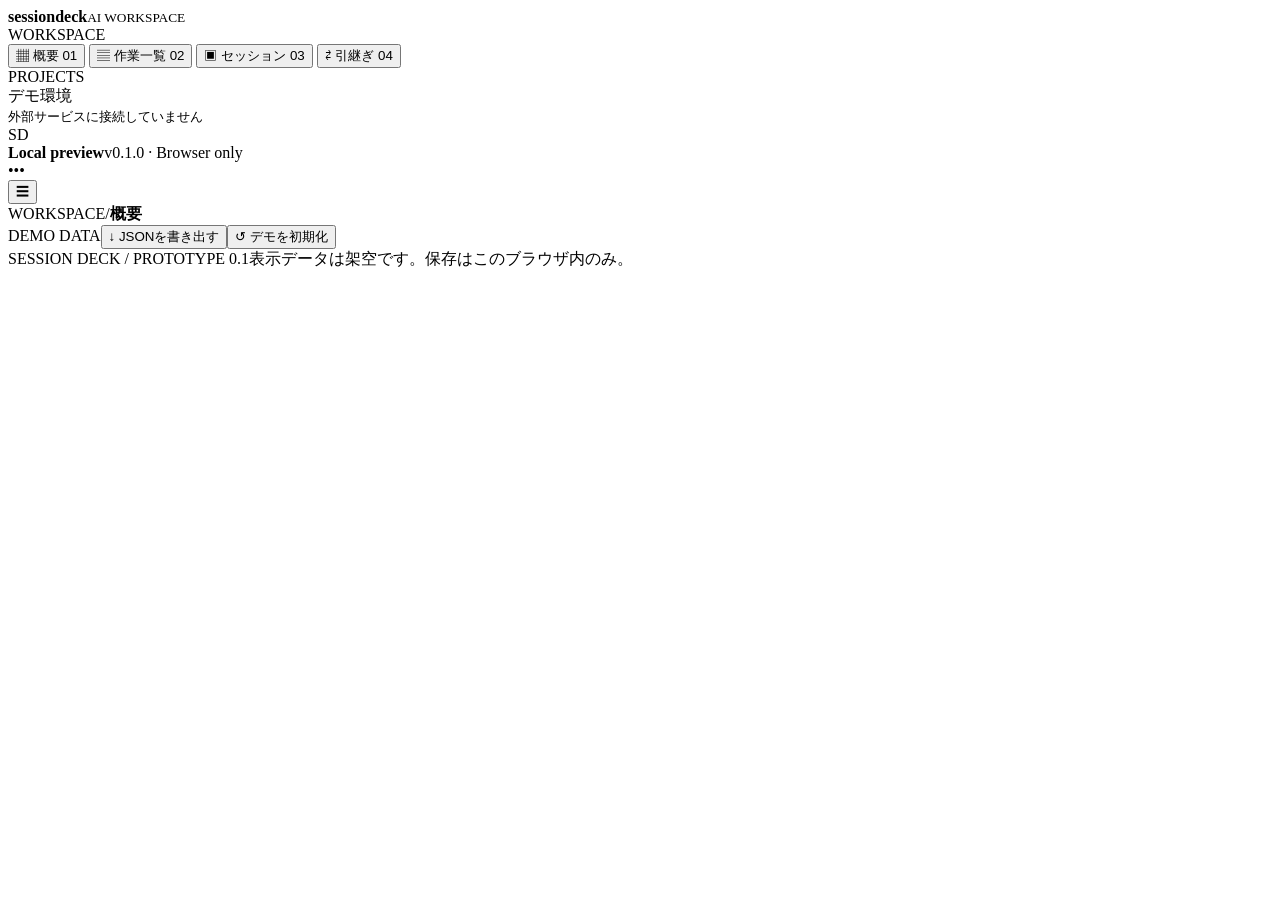
==== index.html @ 10c2aecc "feat(web): add Session Deck v0.1 prototype (index.html)" ====
<!doctype html>
<html lang="ja">
<head>
  <meta charset="utf-8">
  <meta name="viewport" content="width=device-width, initial-scale=1, viewport-fit=cover">
  <meta name="theme-color" content="#111827">
  <meta name="description" content="Session Deck: AI開発の作業とセッションを横断的に見渡すダッシュボード。">
  <title>Session Deck — AI Work Overview</title>
  <link rel="stylesheet" href="./styles.css">

</head>
<body>
  <div class="app-shell">
    <aside class="sidebar" id="sidebar" aria-label="主ナビゲーション">
      <div class="brand"><span class="brand-mark" aria-hidden="true"><i></i><i></i><i></i><i></i></span><div><strong>session<span>deck</span></strong><small>AI WORKSPACE</small></div></div>
      <div class="sidebar-label">WORKSPACE</div>
      <nav class="nav" id="mainNav">
        <button type="button" class="nav-item selected" data-view="overview"><span class="nav-icon">▦</span> 概要 <span class="nav-key">01</span></button>
        <button type="button" class="nav-item" data-view="works"><span class="nav-icon">▤</span> 作業一覧 <span class="nav-key">02</span></button>
        <button type="button" class="nav-item" data-view="sessions"><span class="nav-icon">▣</span> セッション <span class="nav-key">03</span></button>
        <button type="button" class="nav-item" data-view="handoffs"><span class="nav-icon">⇄</span> 引継ぎ <span class="nav-key">04</span></button>
      </nav>
      <div class="sidebar-label second-label">PROJECTS</div>
      <div id="projectNav" class="project-nav"></div>
      <div class="sidebar-bottom">
        <div class="privacy-note"><span class="privacy-led"></span><span>デモ環境<br><small>外部サービスに接続していません</small></span></div>
        <div class="identity"><div class="avatar">SD</div><div><strong>Local preview</strong><span>v0.1.0 · Browser only</span></div><span class="identity-dots">•••</span></div>
      </div>
    </aside>
    <div class="main-area">
      <header class="topbar">
        <button type="button" id="menuToggle" class="icon-button mobile-only" aria-label="メニューを開く">☰</button>
        <div class="crumb"><span>WORKSPACE</span><span class="slash">/</span><strong id="crumbName">概要</strong></div>
        <div class="topbar-actions"><span class="topbar-label"><span class="live-dot"></span> DEMO DATA</span><button type="button" id="exportBtn" class="header-action">↓ <span>JSONを書き出す</span></button><button type="button" id="resetBtn" class="header-action subtle">↺ <span>デモを初期化</span></button></div>
      </header>
      <main id="mainContent" tabindex="-1"></main>
      <footer class="app-footer"><span>SESSION DECK / PROTOTYPE 0.1</span><span>表示データは架空です。保存はこのブラウザ内のみ。</span></footer>
    </div>
  </div>
  <div id="drawerBackdrop" class="backdrop" hidden></div>
  <section id="detailDrawer" class="drawer" role="dialog" aria-modal="true" aria-labelledby="drawerTitle" hidden><div id="drawerContent"></div></section>
  <div id="modalBackdrop" class="modal-backdrop" hidden></div>
  <section class="modal" id="formModal" role="dialog" aria-modal="true" aria-labelledby="modalTitle" hidden><div id="modalContent"></div></section>
  <div id="toast" role="status" aria-live="polite" class="toast" hidden></div>
<script defer src="./app.js"></script>
</body>
</html>
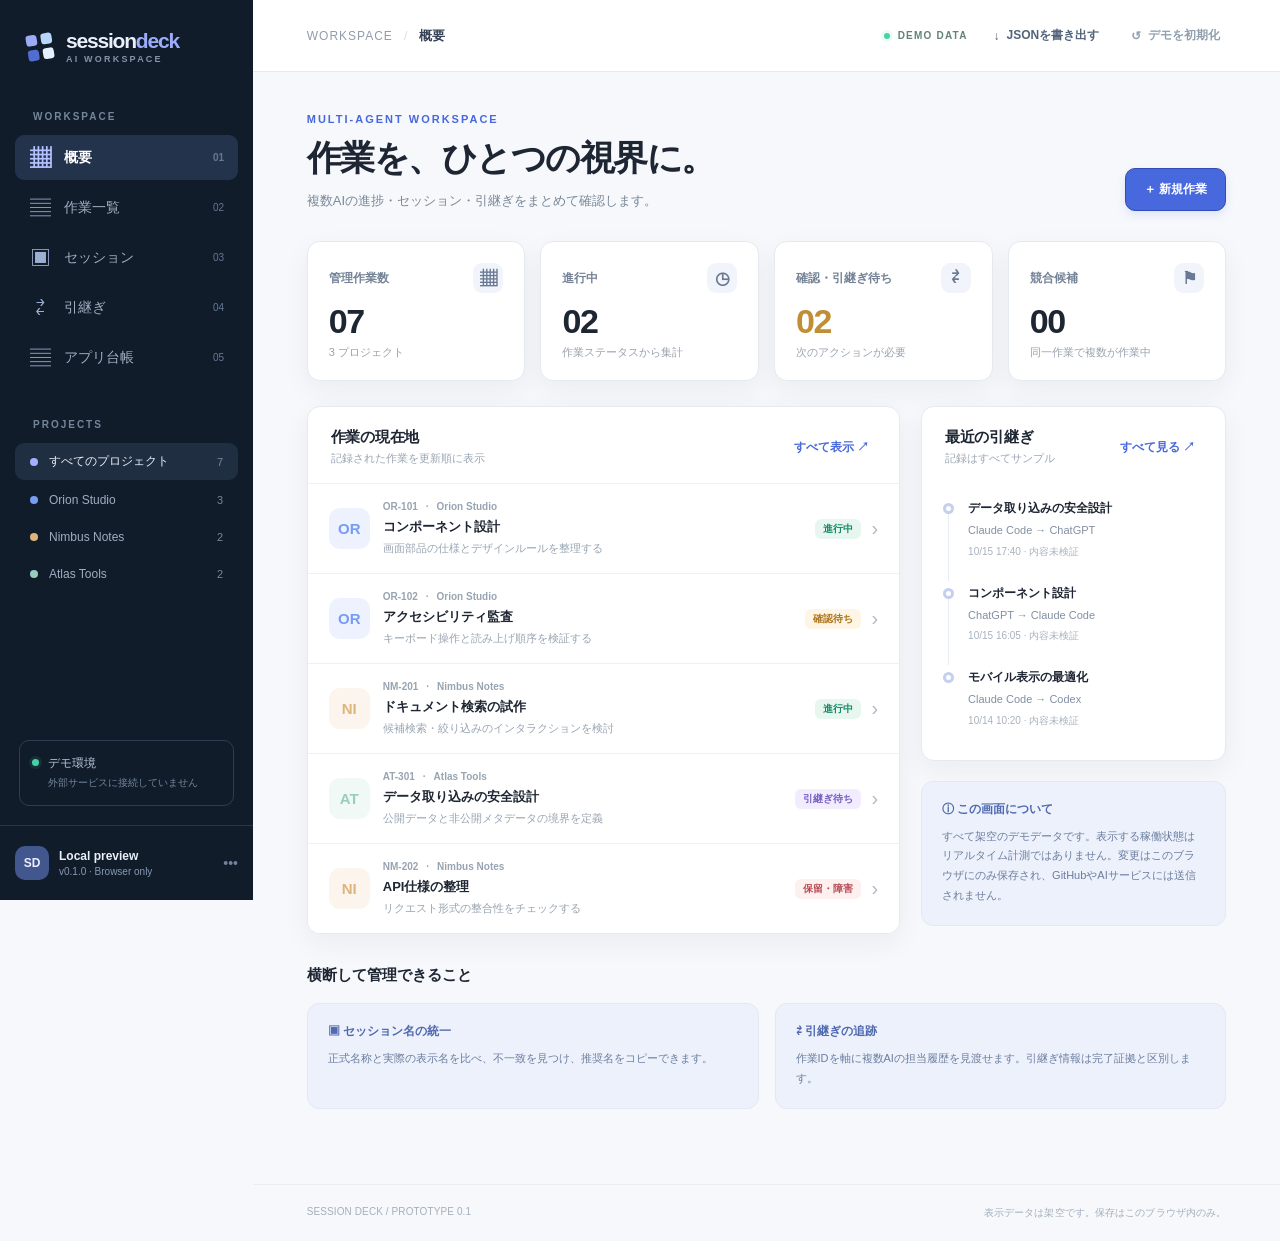
==== commit a7717bdb: "feat: link app portfolio from Session Deck navigation" ====
--- a/index.html
+++ b/index.html
@@ -19,6 +19,7 @@
         <button type="button" class="nav-item" data-view="works"><span class="nav-icon">▤</span> 作業一覧 <span class="nav-key">02</span></button>
         <button type="button" class="nav-item" data-view="sessions"><span class="nav-icon">▣</span> セッション <span class="nav-key">03</span></button>
         <button type="button" class="nav-item" data-view="handoffs"><span class="nav-icon">⇄</span> 引継ぎ <span class="nav-key">04</span></button>
+        <a class="nav-item" href="./portfolio.html" style="text-decoration:none"><span class="nav-icon">▤</span> アプリ台帳 <span class="nav-key">05</span></a>
       </nav>
       <div class="sidebar-label second-label">PROJECTS</div>
       <div id="projectNav" class="project-nav"></div>
--- a/styles.css
+++ b/styles.css
@@ -0,0 +1 @@
+:root{--ink:#1e2633;--slate:#637083;--sub:#93a0ae;--line:#e5eaf0;--bg:#f6f8fb;--white:#fff;--dark:#111c2b;--dark2:#192738;--blue:#4868dd;--bluep:#eef1ff;--green:#178968;--greenp:#e7f7f0;--orange:#ad741d;--orangep:#fff5e4;--red:#b64d55;--redp:#fff0f0;--shadow:0 9px 28px rgba(29,43,74,.055);font-family:Inter,-apple-system,BlinkMacSystemFont,"Hiragino Kaku Gothic ProN","Hiragino Sans",Meiryo,sans-serif;color:var(--ink)}*{box-sizing:border-box}body{margin:0;background:var(--bg);font-size:14px}button,input,select,textarea{font:inherit}button{cursor:pointer}button:disabled{opacity:.5;cursor:not-allowed}button:focus-visible,input:focus-visible,select:focus-visible,textarea:focus-visible{outline:3px solid #91a5f7;outline-offset:2px}button:not(.icon-button){transition:background .16s,border-color .16s,transform .16s}button:hover:not(:disabled){filter:brightness(.985)}[hidden]{display:none!important}.app-shell{min-height:100vh;display:flex}.sidebar{flex:0 0 253px;background:var(--dark);color:#eaf0fa;min-height:100vh;display:flex;flex-direction:column;padding:29px 15px 0;position:sticky;top:0;height:100vh}.brand{display:flex;align-items:center;gap:13px;padding:0 12px 47px}.brand-mark{display:grid;grid-template-columns:repeat(2,11px);gap:4px;transform:rotate(-9deg)}.brand-mark i{width:11px;height:11px;border-radius:3px;background:#9cabf5}.brand-mark i:nth-child(2){background:#b9d6fd}.brand-mark i:nth-child(3){background:#506dcf}.brand-mark i:nth-child(4){background:#e5f1ff}.brand strong{display:block;font-size:21px;letter-spacing:-1.2px;font-weight:800}.brand strong span{color:#9dacf8}.brand small{display:block;color:#8293aa;font-size:9px;letter-spacing:2.2px;font-weight:700;margin-top:1px}.sidebar-label{color:#75869a;font-size:10px;letter-spacing:2px;font-weight:800;padding:0 18px 13px}.second-label{margin-top:39px}.nav{display:grid;gap:5px}.nav-item,.project-button{display:flex;align-items:center;width:100%;border:0;color:#9fadc0;background:none;text-align:left;padding:12px 14px;border-radius:9px;gap:13px}.nav-item:hover,.project-button:hover{background:var(--dark2);color:#e6effd}.nav-item.selected{background:#24334c;color:#fff;font-weight:700}.nav-icon{font-size:21px;width:22px;text-align:center;color:#9caed1;line-height:1}.nav-item.selected .nav-icon{color:#b3c1ff}.nav-key{font-size:10px;margin-left:auto;color:#657894}.project-nav{display:grid;gap:3px}.project-button{font-size:12px;gap:11px;padding:10px 15px}.project-button.active{color:#eaf0fb;background:#202e41}.project-dot{width:8px;height:8px;border-radius:100%;flex:none}.project-total{margin-left:auto;font-size:11px;color:#789}.sidebar-bottom{margin-top:auto}.privacy-note{border:1px solid #2b3e53;border-radius:10px;margin:0 4px 19px;padding:13px 12px;color:#b4c4d6;display:flex;align-items:flex-start;gap:9px;font-size:12px;line-height:1.6}.privacy-note small{font-size:10px;color:#72869c}.privacy-led,.live-dot{width:7px;height:7px;display:inline-block;border-radius:100%;background:#45d3a5;box-shadow:0 0 0 3px #45d3a51a;margin-top:5px;flex:none}.identity{border-top:1px solid #26364b;margin:0 -15px;padding:20px 15px;display:flex;align-items:center;gap:10px}.avatar{width:34px;height:34px;background:#41578e;border-radius:10px;display:grid;place-items:center;font-size:12px;font-weight:800;color:#eef}.identity strong,.identity span:not(.identity-dots){display:block}.identity strong{font-size:12px}.identity span:not(.identity-dots){font-size:10px;color:#879ab2;margin-top:3px}.identity-dots{margin-left:auto;color:#71829a}.main-area{flex:1;min-width:0;display:flex;flex-direction:column}.topbar{height:72px;padding:0 clamp(18px,4.2vw,70px);background:var(--white);border-bottom:1px solid var(--line);display:flex;align-items:center;justify-content:space-between;gap:16px}.crumb{font-size:12px;color:#909cab;letter-spacing:1px;display:flex;align-items:center;gap:11px}.crumb strong{color:#354155;letter-spacing:0;font-size:13px}.slash{color:#d7dce3}.topbar-actions{display:flex;align-items:center;gap:20px}.topbar-label{font-size:10px;font-weight:800;letter-spacing:1.2px;color:#638376;display:flex;align-items:center;gap:8px;white-space:nowrap}.topbar-label .live-dot{margin:0;width:6px;height:6px}.header-action{background:none;border:0;color:#52647b;display:flex;align-items:center;gap:7px;font-weight:650;font-size:12px;white-space:nowrap}.header-action.subtle{color:#91a0b0}main{width:min(1500px,100%);margin:0 auto;padding:41px clamp(18px,4.2vw,70px) 75px;flex:1}.eyebrow{font-weight:800;font-size:11px;letter-spacing:2px;color:var(--blue);text-transform:uppercase;margin-bottom:10px}.page-heading{display:flex;align-items:flex-end;justify-content:space-between;gap:16px;margin-bottom:30px}.page-heading h1{font-size:clamp(25px,3.1vw,35px);font-weight:800;letter-spacing:-1.5px;margin:0 0 8px}.page-heading p{color:#7a8797;margin:0;font-size:13px;line-height:1.65}.primary-button{color:#fff;border:1px solid #334db5;background:var(--blue);border-radius:10px;padding:12px 18px;font-weight:750;font-size:12px;display:inline-flex;align-items:center;justify-content:center;gap:9px;white-space:nowrap;box-shadow:0 4px 10px #4868dd21}.primary-button:hover{background:#3e5fd5}.secondary-button{border:1px solid #dde4eb;background:#fff;color:#47596c;border-radius:9px;padding:10px 13px;font-size:12px;font-weight:700;display:inline-flex;align-items:center;gap:7px}.quiet-button{border:0;background:transparent;color:var(--blue);font-size:12px;font-weight:750;padding:7px}.metrics{display:grid;grid-template-columns:repeat(4,minmax(0,1fr));gap:15px;margin-bottom:25px}.metric{background:var(--white);border:1px solid var(--line);border-radius:13px;padding:21px 21px 20px;box-shadow:var(--shadow);min-width:0}.metric-head{display:flex;align-items:center;justify-content:space-between;color:#758397;font-size:12px;font-weight:650}.metric-icon{height:30px;width:30px;border-radius:9px;background:#f1f4fa;display:grid;place-items:center;font-size:17px;color:#687995}.metric-number{font-size:34px;font-weight:800;letter-spacing:-1.4px;margin:9px 0 4px;font-variant-numeric:tabular-nums}.metric-sub{font-size:11px;color:#98a2ae}.metric.warn .metric-number{color:#c08e34}.metric.danger .metric-number{color:#be6770}.content-grid{display:grid;grid-template-columns:minmax(0,1.75fr) minmax(245px,.9fr);gap:21px;align-items:start}.panel{border:1px solid var(--line);border-radius:13px;background:#fff;box-shadow:var(--shadow);overflow:hidden}.panel-head{padding:21px 23px 17px;display:flex;align-items:center;justify-content:space-between;gap:12px}.panel h2{font-size:15px;letter-spacing:-.3px;margin:0}.panel-heading-sub{font-size:11px;color:#9aa5b3;margin-top:4px}.panel-head .quiet-button{white-space:nowrap}.card-list{border-top:1px solid #edf0f4}.work-row{display:flex;align-items:center;gap:13px;padding:17px 21px;border:0;border-bottom:1px solid #edf0f4;width:100%;text-align:left;background:#fff;color:inherit}.work-row:last-child{border-bottom:0}.work-row:hover{background:#fafbfe}.work-icon{width:41px;height:41px;flex:none;border-radius:11px;display:grid;place-items:center;font-size:15px;font-weight:800}.work-content{flex:1;min-width:0}.work-meta{display:flex;align-items:center;gap:8px;font-size:10px;color:#97a4b1;margin-bottom:6px;font-weight:750}.work-title{font-size:13px;font-weight:750;overflow:hidden;text-overflow:ellipsis;white-space:nowrap}.work-sub{font-size:11px;color:#98a4b2;margin-top:5px;white-space:nowrap;overflow:hidden;text-overflow:ellipsis}.work-right{display:flex;align-items:center;gap:10px}.arrow{color:#b1bbc5;font-size:20px}.pill{padding:5px 8px;border-radius:6px;display:inline-flex;align-items:center;gap:5px;font-size:10px;line-height:1;font-weight:780;white-space:nowrap}.pill.active{background:var(--greenp);color:var(--green)}.pill.review{background:var(--orangep);color:var(--orange)}.pill.blocked{background:var(--redp);color:var(--red)}.pill.planned{background:#eef1f7;color:#7a8797}.pill.completed{background:var(--bluep);color:#657cbe}.pill.handoff{background:#f1edff;color:#795fc2}.pill.unknown{background:#f3f4f6;color:#77818e}.meta-line{display:flex;align-items:center;gap:7px;flex-wrap:wrap}.provider{display:inline-flex;align-items:center;gap:7px;font-size:10px;font-weight:750;color:#65768b}.provider-mark{border-radius:6px;display:grid;place-items:center;width:22px;height:22px;line-height:1;font-size:10px;color:#fff;font-weight:800}.provider-mark.chatgpt{background:#137f73}.provider-mark.claude_code{background:#ca7851}.provider-mark.codex{background:#536bbc}.provider-mark.other{background:#7a8290}.aside-stack{display:grid;gap:20px}.mini-timeline{padding:4px 21px 19px}.timeline-item{display:grid;grid-template-columns:12px minmax(0,1fr);gap:13px;padding:13px 0;position:relative}.timeline-item:not(:last-child):before{content:'';position:absolute;left:5px;top:27px;bottom:-9px;width:1px;background:#e8edf3}.timeline-point{height:11px;width:11px;border:3px solid #c5cfee;border-radius:50%;background:#fff;margin-top:3px}.timeline-title{font-size:12px;font-weight:750;line-height:1.4}.timeline-detail{color:#8290a1;font-size:11px;line-height:1.6;margin-top:5px}.timeline-time{color:#a8b2be;font-size:10px;margin-top:5px}.info-panel{background:#edf1fb;border:1px solid #e2e8f6;padding:19px 20px;border-radius:12px}.info-title{color:#5069af;font-weight:800;font-size:12px;display:flex;align-items:center;gap:8px}.info-panel p{font-size:11px;line-height:1.8;color:#6b7d9f;margin:9px 0 0}.section-title{margin:32px 0 18px;display:flex;align-items:center;justify-content:space-between;gap:10px}.section-title h2{font-size:15px;margin:0}.filterbar{display:flex;align-items:center;gap:9px;flex-wrap:wrap;background:white;border:1px solid var(--line);padding:13px 15px;border-radius:12px;margin-bottom:17px}.search-field{position:relative;flex:1;min-width:180px}.search-field input{width:100%;border:1px solid #e0e7ee;padding:11px 12px 11px 35px;border-radius:9px;background:#fafcff;color:#324056;outline:none;font-size:12px}.search-field:before{content:'⌕';position:absolute;left:12px;top:7px;color:#95a5b6;font-size:21px}.filterbar select{border:1px solid #e0e7ee;color:#526379;background:white;padding:10px 27px 10px 12px;border-radius:9px;font-size:12px;max-width:180px}.cards-grid{display:grid;grid-template-columns:repeat(2,minmax(0,1fr));gap:16px}.work-card{background:#fff;border:1px solid var(--line);border-radius:13px;padding:20px;text-align:left;color:inherit;box-shadow:var(--shadow);width:100%}.work-card:hover{border-color:#b4c2eb;transform:translateY(-1px)}.card-top{display:flex;align-items:center;justify-content:space-between;gap:9px}.code-label{font-size:11px;color:#7d8da0;font-weight:800}.work-card h3{font-size:16px;letter-spacing:-.3px;margin:19px 0 7px}.work-card p{font-size:12px;line-height:1.65;color:#8391a3;margin:0;min-height:39px}.card-foot{display:flex;align-items:center;justify-content:space-between;border-top:1px solid #eef1f5;margin-top:22px;padding-top:15px;gap:8px}.agent-stack{display:flex;padding-left:5px}.agent-stack .provider-mark{margin-left:-5px;border:2px solid #fff;width:27px;height:27px;border-radius:9px}.foot-note{color:#9aa6b4;font-size:11px;white-space:nowrap}.session-list{display:grid;gap:12px}.session-card{border-radius:12px;background:#fff;border:1px solid var(--line);padding:18px 20px;box-shadow:var(--shadow);width:100%;text-align:left}.session-card:hover{border-color:#b4c2eb}.session-main{display:flex;align-items:center;gap:13px}.session-main h3{margin:0 0 7px;font-size:14px}.session-main p{margin:0;font-size:11px;color:#95a2b2}.session-info{margin-top:15px;padding:11px 12px;background:#f8fafe;border-radius:8px;display:flex;gap:10px;align-items:center;color:#7b8ba0;font-size:11px;line-height:1.4}.session-info strong{color:#506076;font-size:10px}.status-dot{height:7px;width:7px;border-radius:50%;background:#82c7b5;display:inline-block;margin-right:6px}.mismatch{background:#fff9ed;color:#a37b3e}.mismatch strong{color:#a87520}.empty-state{text-align:center;padding:60px 20px;color:#8a98a9;background:#fff;border:1px dashed #dce3ec;border-radius:13px}.empty-state strong{display:block;color:#57667a;font-size:15px;margin-bottom:8px}.empty-icon{font-size:33px;color:#a6b5ce;margin-bottom:14px}.handoff-item{padding:20px 22px;border-bottom:1px solid #edf0f4;display:flex;gap:14px;align-items:flex-start}.handoff-item:last-child{border-bottom:none}.handoff-number{border-radius:8px;background:#eef2ff;color:#667dca;padding:9px 11px;font-size:11px;font-weight:850}.handoff-item h3{font-size:13px;margin:0 0 8px}.handoff-item p{font-size:12px;color:#8694a4;line-height:1.7;margin:0}.handoff-item small{display:block;margin-top:9px;color:#9eaab8}.app-footer{display:flex;justify-content:space-between;gap:16px;color:#a4afbc;font-size:10px;padding:21px clamp(18px,4.2vw,70px);border-top:1px solid #e9edf3;letter-spacing:.1px}.mobile-only{display:none}.icon-button{border:0;background:transparent;color:#495d75;padding:6px 9px;font-size:20px}.backdrop,.modal-backdrop{position:fixed;inset:0;background:rgba(16,27,43,.35);z-index:10}.drawer{position:fixed;right:0;top:0;height:100dvh;width:min(485px,100vw);background:#fff;z-index:11;box-shadow:-12px 0 50px #1e293b22;overflow:auto}.drawer-inner{padding:27px}.drawer-header{display:flex;align-items:center;justify-content:space-between;gap:12px;border-bottom:1px solid #eef0f4;padding-bottom:21px;margin-bottom:25px}.drawer-kicker{font-size:10px;letter-spacing:1.7px;color:#8494aa;font-weight:800}.drawer h2{font-size:23px;letter-spacing:-.7px;margin:12px 0}.drawer-desc{font-size:13px;line-height:1.8;color:#76869a}.drawer-section{border-top:1px solid #edf0f4;margin-top:24px;padding-top:22px}.drawer-section h3{font-size:12px;letter-spacing:.3px;color:#536476;margin:0 0 15px}.key-value{display:grid;grid-template-columns:105px minmax(0,1fr);gap:15px;padding:9px 0;border-bottom:1px solid #f3f4f6;font-size:12px}.key-value span:first-child{color:#95a2b0}.key-value span:last-child{word-break:break-word;font-weight:650}.related-item{display:flex;align-items:center;gap:10px;padding:10px 0;font-size:12px}.related-item span:last-child{margin-left:auto;color:#91a0ae;font-size:11px}.mono{font-family:ui-monospace,Consolas,monospace}.drawer-actions{display:flex;gap:9px;flex-wrap:wrap;margin-top:25px}.muted{font-size:11px;color:#8795a8;line-height:1.8}.modal-backdrop{z-index:20;background:rgba(16,27,43,.48)}.modal{position:fixed;z-index:21;background:#fff;border-radius:17px;box-shadow:0 18px 70px #14203b39;top:50%;left:50%;transform:translate(-50%,-50%);width:min(510px,calc(100vw - 28px));max-height:min(90dvh,760px);overflow-y:auto}.modal-inner{padding:27px}.modal-header{display:flex;align-items:center;justify-content:space-between;margin-bottom:24px}.modal-header h2{font-size:19px;margin:0}.form-label{display:block;font-size:11px;font-weight:800;color:#607187;margin:16px 0 7px}.form-field{display:block;width:100%;padding:12px;background:#fafcff;border:1px solid #dde5ec;border-radius:8px;font-size:13px;color:#2d4055}.form-field:focus{border-color:#8fa2e3}.form-actions{display:flex;justify-content:flex-end;gap:9px;margin-top:25px}.input-note{font-size:10px;color:#93a0af;line-height:1.65;margin-top:5px}.toast{position:fixed;bottom:25px;left:50%;transform:translateX(-50%);padding:12px 17px;background:#1f3047;color:#fff;box-shadow:0 6px 20px #1b293e30;border-radius:9px;z-index:30;font-size:12px;max-width:90vw}.top-grid{margin-top:2px}.edit-field{background:#fff;border:1px solid #dfe7ee;border-radius:8px;padding:10px 12px;width:100%}.divider-line{height:1px;background:#eef2f5;margin:17px 0}.tiny-action{color:#5773cb;background:#f2f4ff;border:0;border-radius:7px;padding:8px 11px;font-size:11px;font-weight:800}.wide-panel{margin-bottom:18px}.work-row:focus-visible,.work-card:focus-visible,.session-card:focus-visible{outline-offset:-3px}@media(max-width:1160px){.sidebar{flex-basis:224px}.content-grid{grid-template-columns:minmax(0,1.4fr) minmax(240px,1fr)}.metrics{gap:10px}.metric{padding:18px}.topbar-actions{gap:10px}}@media(max-width:950px){.sidebar{position:fixed;z-index:14;left:0;top:0;transform:translateX(-100%);transition:transform .2s;box-shadow:12px 0 30px #15233730}.sidebar.open{transform:translateX(0)}.mobile-only{display:inline-block}.topbar{height:62px}.main-area{width:100%}.content-grid{grid-template-columns:1fr}.aside-stack{grid-template-columns:1fr 1fr;gap:13px}.metrics{grid-template-columns:repeat(4,1fr)}}@media(max-width:680px){main{padding-top:27px;padding-bottom:40px}.topbar-label{display:none}.topbar-actions .header-action.subtle{display:none}.topbar-actions .header-action span{display:none}.page-heading{align-items:flex-start}.page-heading h1{font-size:27px}.page-heading p{font-size:11px}.page-heading .primary-button{padding:11px 12px}.metrics{grid-template-columns:repeat(2,minmax(0,1fr));gap:10px}.metric{padding:15px}.metric-number{font-size:29px}.content-grid{gap:13px}.aside-stack{grid-template-columns:1fr}.cards-grid{grid-template-columns:1fr}.filterbar{gap:8px}.search-field{flex-basis:100%}.filterbar select{flex:1;max-width:none;min-width:0}.work-row{padding:15px}.work-right{gap:6px}.work-sub{max-width:220px}.panel-head{padding:18px}.app-footer{flex-direction:column;gap:5px}.drawer-inner{padding:22px}.drawer{width:100vw}.header-action{font-size:18px}}@media(prefers-reduced-motion:reduce){*,*:before,*:after{transition:none!important;animation:none!important}}
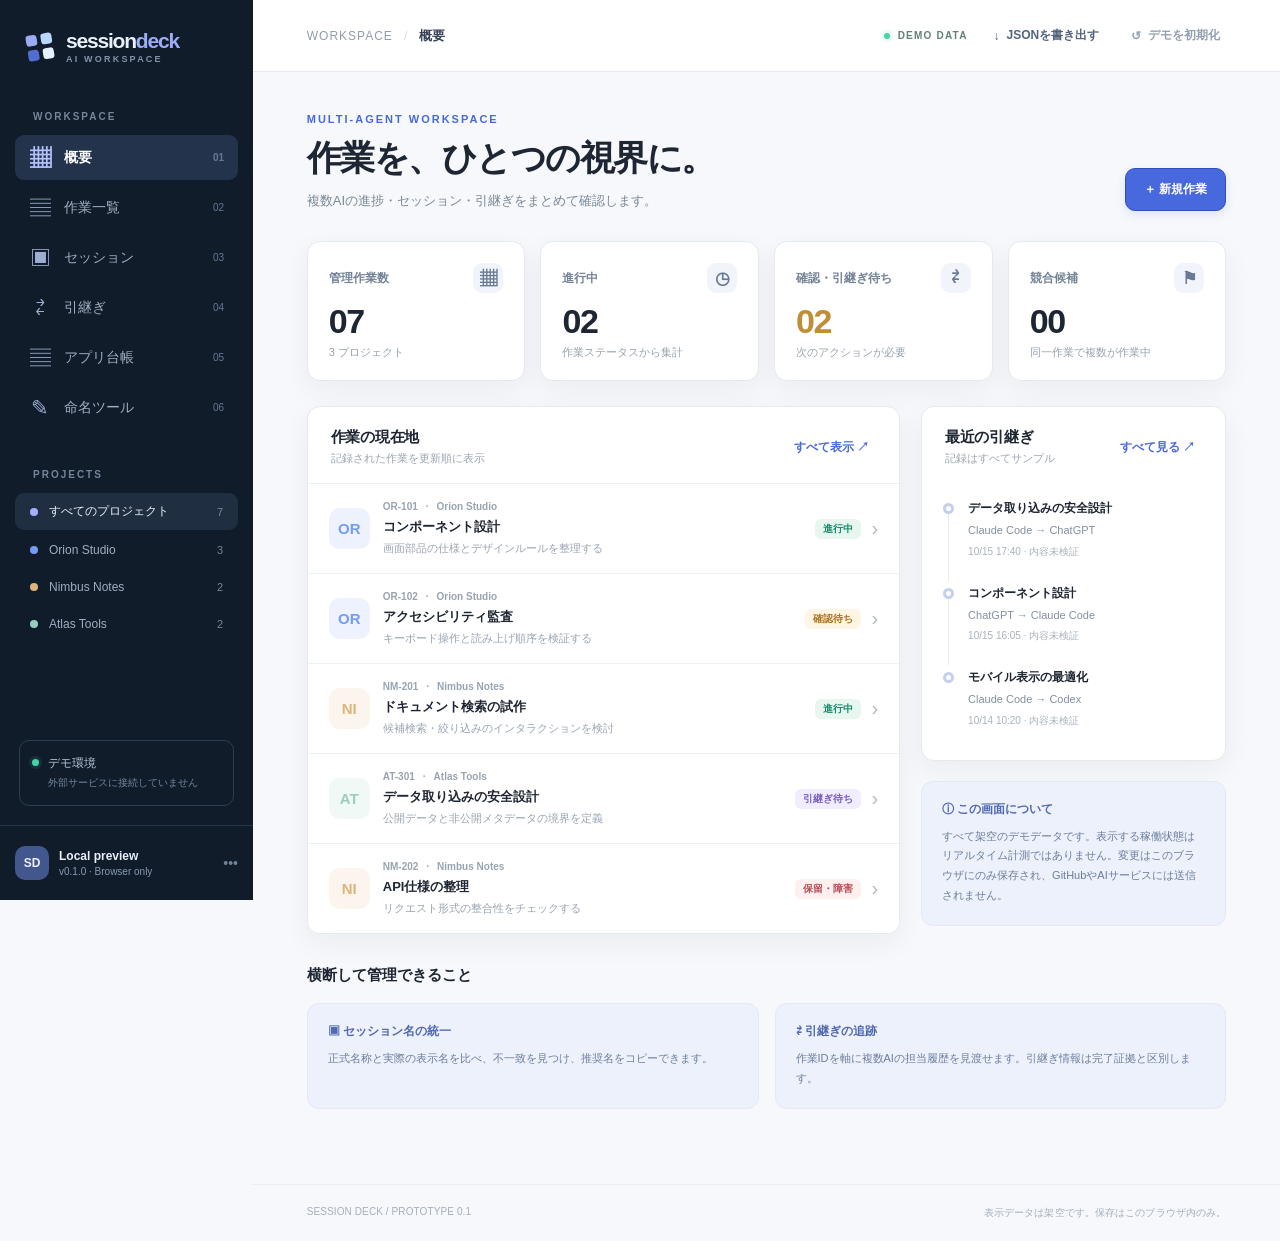
==== commit b7a3b12f: "feat(naming): expose naming console in dashboard navigation" ====
--- a/index.html
+++ b/index.html
@@ -7,6 +7,7 @@
   <meta name="description" content="Session Deck: AI開発の作業とセッションを横断的に見渡すダッシュボード。">
   <title>Session Deck — AI Work Overview</title>
   <link rel="stylesheet" href="./styles.css">
+  <link rel="stylesheet" href="./motion.css">
 
 </head>
 <body>
@@ -20,6 +21,7 @@
         <button type="button" class="nav-item" data-view="sessions"><span class="nav-icon">▣</span> セッション <span class="nav-key">03</span></button>
         <button type="button" class="nav-item" data-view="handoffs"><span class="nav-icon">⇄</span> 引継ぎ <span class="nav-key">04</span></button>
         <a class="nav-item" href="./portfolio.html" style="text-decoration:none"><span class="nav-icon">▤</span> アプリ台帳 <span class="nav-key">05</span></a>
+        <a class="nav-item" href="./naming.html" style="text-decoration:none"><span class="nav-icon">✎</span> 命名ツール <span class="nav-key">06</span></a>
       </nav>
       <div class="sidebar-label second-label">PROJECTS</div>
       <div id="projectNav" class="project-nav"></div>
@@ -44,5 +46,6 @@
   <section class="modal" id="formModal" role="dialog" aria-modal="true" aria-labelledby="modalTitle" hidden><div id="modalContent"></div></section>
   <div id="toast" role="status" aria-live="polite" class="toast" hidden></div>
 <script defer src="./app.js"></script>
+<script defer src="./motion.js"></script>
 </body>
 </html>
--- a/motion.css
+++ b/motion.css
@@ -0,0 +1,22 @@
+/* Optional Session Deck motion tokens. */
+:root {
+  --sd-motion-instant: 80ms;
+  --sd-motion-fast: 130ms;
+  --sd-motion-normal: 200ms;
+  --sd-motion-panel: 260ms;
+  --sd-motion-ease: cubic-bezier(.22, 1, .36, 1);
+}
+@media (hover: hover) and (pointer: fine) {
+  .work-card, .session-card { transition: transform var(--sd-motion-fast) var(--sd-motion-ease), border-color var(--sd-motion-fast) ease; }
+  .work-card:hover, .session-card:hover { transform: translateY(-2px); }
+}
+.primary-button, .secondary-button, .header-action, .nav-item, .project-button {
+  transition: background-color var(--sd-motion-fast) ease, border-color var(--sd-motion-fast) ease, transform var(--sd-motion-instant) ease;
+}
+.primary-button:active, .secondary-button:active, .header-action:active, .nav-item:active, .project-button:active {
+  transform: scale(.985);
+}
+@media (prefers-reduced-motion: reduce) {
+  .work-card, .session-card, .primary-button, .secondary-button, .header-action, .nav-item, .project-button { transition: none !important; }
+  .work-card:hover, .session-card:hover { transform: none; }
+}
